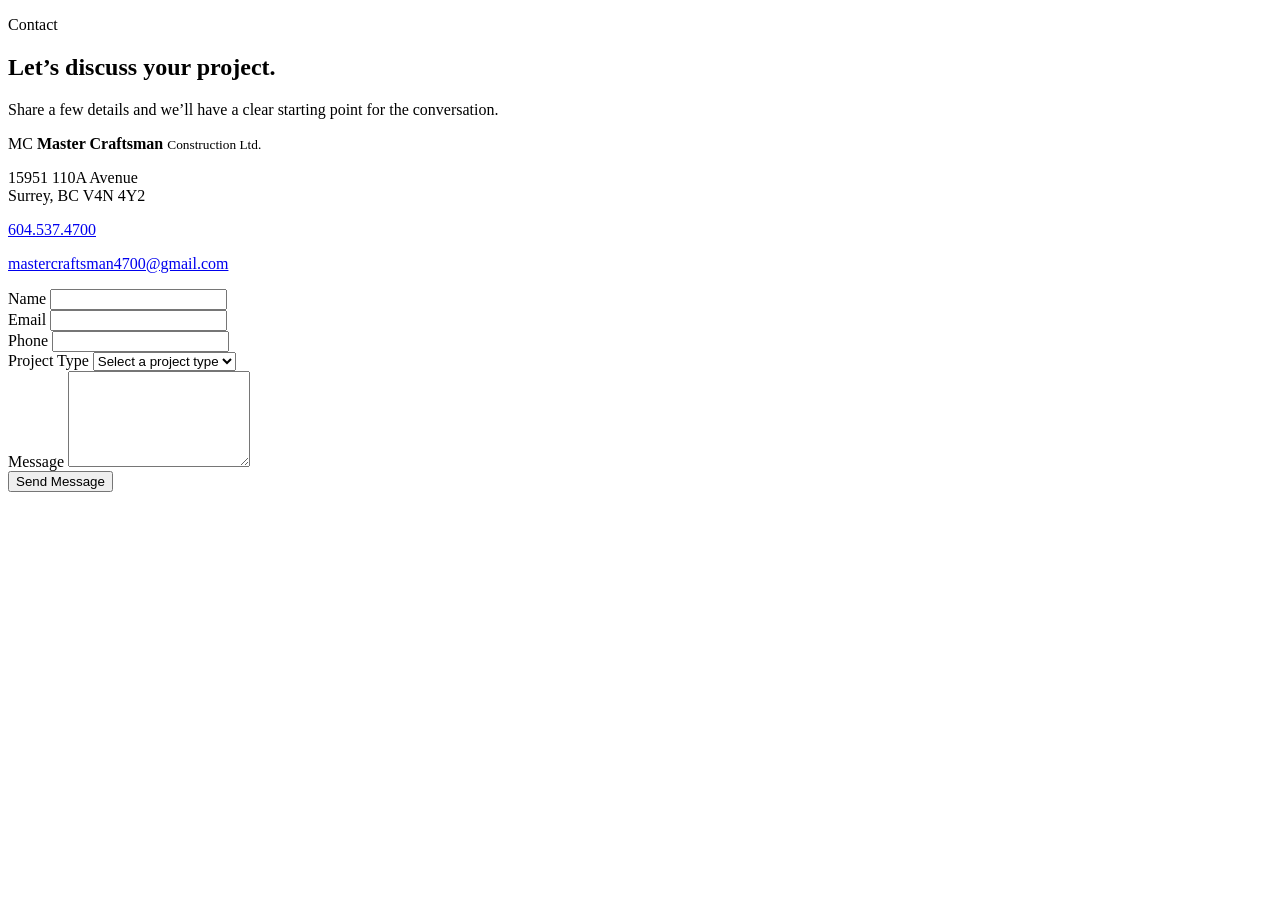
==== contact.html @ 4886b28a "Add files via upload" ====
<!DOCTYPE html>
<html lang="en">
<head>
  <meta charset="UTF-8" />
  <meta name="viewport" content="width=device-width, initial-scale=1.0" />
  <meta name="description" content="Contact Master Craftsman Construction Ltd. in Surrey, British Columbia." />
  <title>Contact | Master Craftsman Construction Ltd.</title>
  <link rel="preconnect" href="https://fonts.googleapis.com">
  <link rel="preconnect" href="https://fonts.gstatic.com" crossorigin>
  <link href="https://fonts.googleapis.com/css2?family=Inter:wght@400;500;600;700;800&display=swap" rel="stylesheet">
  <link rel="stylesheet" href="assets/css/styles.css" />
</head>
<body data-page="contact">
  <div id="site-header"></div>

  <main>
    <section class="page-hero page-hero--contact">
      <div class="container reveal">
        <p class="eyebrow eyebrow--light">Contact</p>
        <h1>Let’s discuss your project.</h1>
        <p>Share a few details and we’ll have a clear starting point for the conversation.</p>
      </div>
    </section>

    <section class="section">
      <div class="container contact-layout">
        <aside class="contact-card reveal">
          <div class="brand brand--stacked">
            <span class="brand__mark" aria-hidden="true">MC</span>
            <span class="brand__text">
              <strong>Master Craftsman</strong>
              <small>Construction Ltd.</small>
            </span>
          </div>

          <div class="contact-card__details">
            <p>15951 110A Avenue<br>Surrey, BC V4N 4Y2</p>
            <p><a href="tel:+16045374700">604.537.4700</a></p>
            <p><a href="mailto:mastercraftsman4700@gmail.com">mastercraftsman4700@gmail.com</a></p>
          </div>
        </aside>

        <div class="contact-form-wrap reveal">
          <form id="contact-form" class="contact-form" novalidate>
            <div class="form-grid">
              <div class="field">
                <label for="name">Name</label>
                <input id="name" name="name" type="text" autocomplete="name" required />
                <small class="error"></small>
              </div>

              <div class="field">
                <label for="email">Email</label>
                <input id="email" name="email" type="email" autocomplete="email" required />
                <small class="error"></small>
              </div>

              <div class="field">
                <label for="phone">Phone</label>
                <input id="phone" name="phone" type="tel" autocomplete="tel" />
                <small class="error"></small>
              </div>

              <div class="field">
                <label for="projectType">Project Type</label>
                <select id="projectType" name="projectType" required>
                  <option value="">Select a project type</option>
                  <option>Residential</option>
                  <option>Multifamily</option>
                  <option>Commercial</option>
                  <option>Other</option>
                </select>
                <small class="error"></small>
              </div>

              <div class="field field--full">
                <label for="message">Message</label>
                <textarea id="message" name="message" rows="6" required></textarea>
                <small class="error"></small>
              </div>
            </div>

            <button class="btn btn--primary" type="submit">Send Message</button>
            <p id="form-status" class="form-status" role="status" aria-live="polite"></p>
          </form>
        </div>
      </div>
    </section>
  </main>

  <div id="site-footer"></div>
  <script src="assets/js/main.js"></script>
</body>
</html>
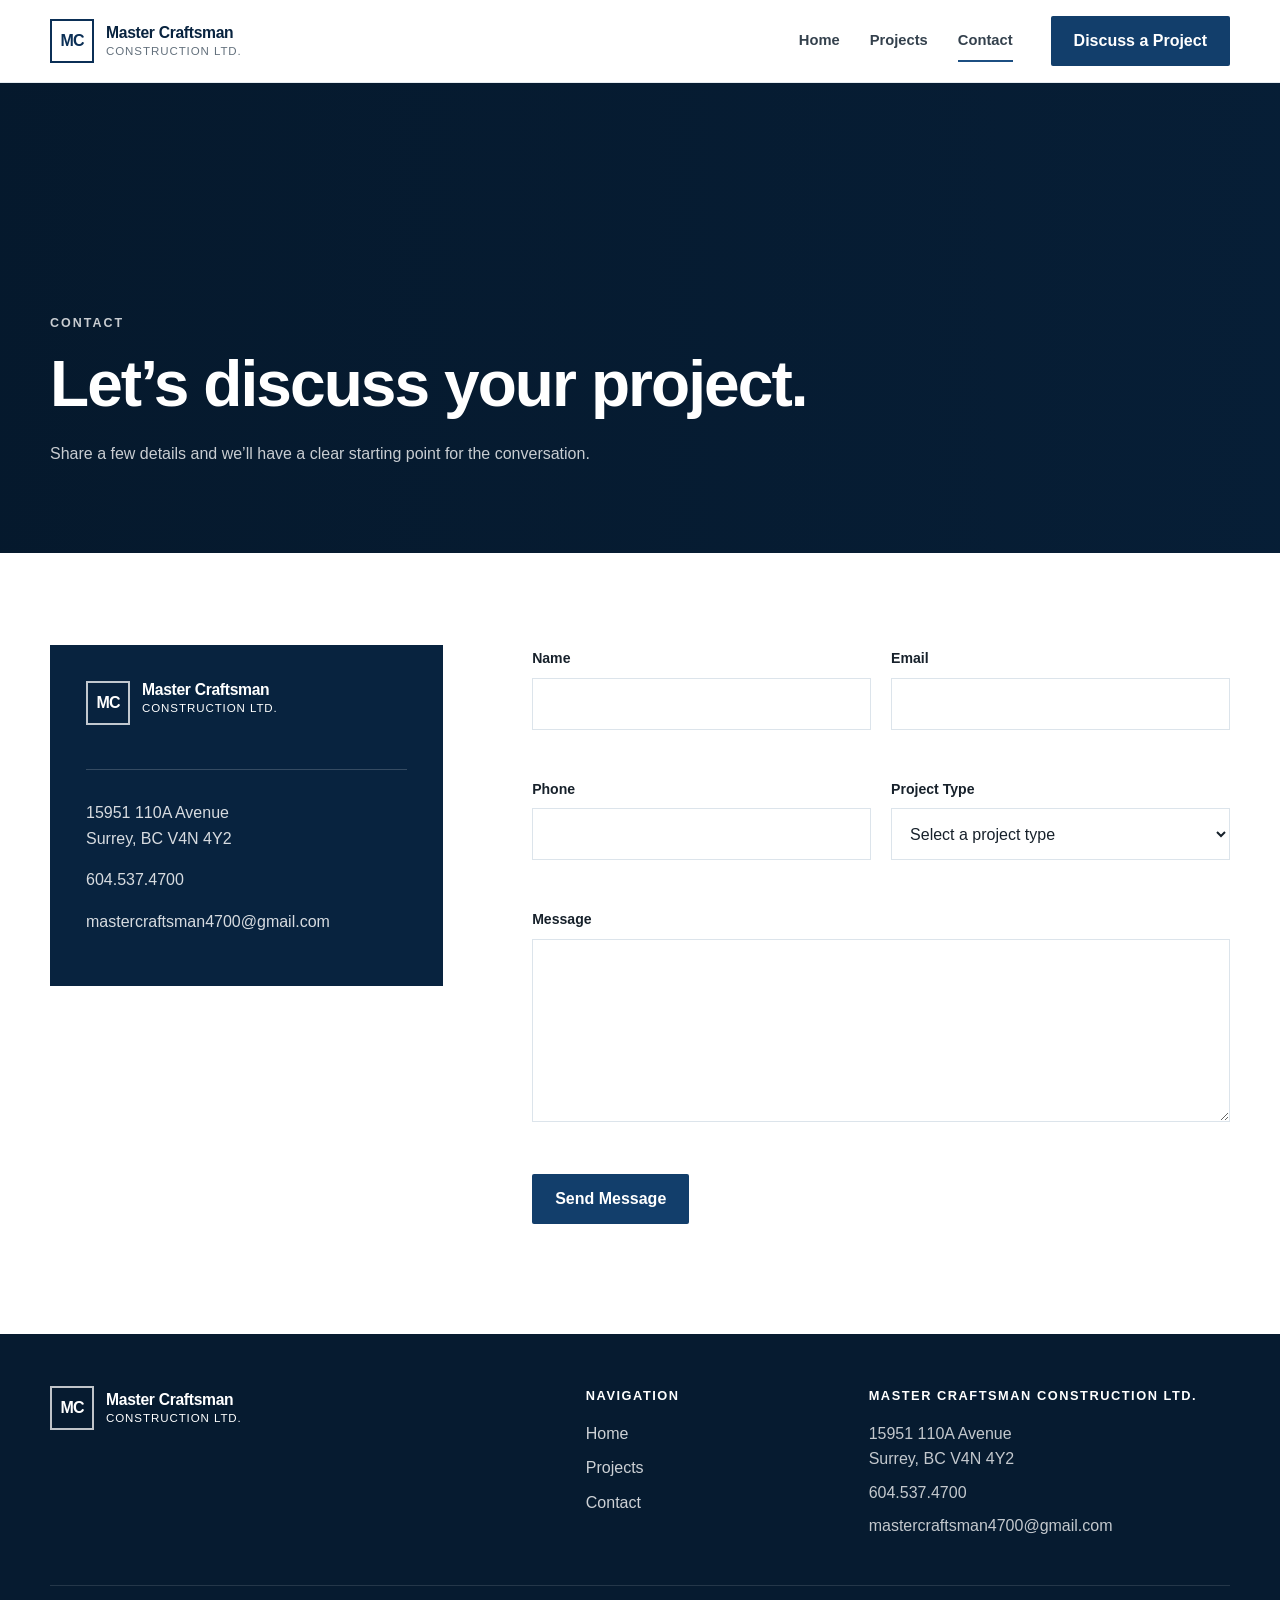
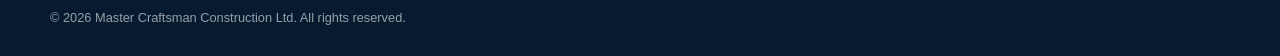
==== commit 0090bce6: "Update stylesheet and script paths in contact.html" ====
--- a/contact.html
+++ b/contact.html
@@ -8,7 +8,7 @@
   <link rel="preconnect" href="https://fonts.googleapis.com">
   <link rel="preconnect" href="https://fonts.gstatic.com" crossorigin>
   <link href="https://fonts.googleapis.com/css2?family=Inter:wght@400;500;600;700;800&display=swap" rel="stylesheet">
-  <link rel="stylesheet" href="assets/css/styles.css" />
+  <link rel="stylesheet" href="styles.css" />
 </head>
 <body data-page="contact">
   <div id="site-header"></div>
@@ -89,6 +89,6 @@
   </main>
 
   <div id="site-footer"></div>
-  <script src="assets/js/main.js"></script>
+  <script src="main.js"></script>
 </body>
 </html>
--- a/styles.css
+++ b/styles.css
@@ -0,0 +1,1001 @@
+:root {
+  --blue-950: #08233f;
+  --blue-900: #0b2f56;
+  --blue-800: #123e6b;
+  --blue-700: #1c4f82;
+  --blue-100: #eaf1f7;
+  --blue-050: #f5f8fb;
+  --white: #ffffff;
+  --ink: #17212b;
+  --muted: #63707c;
+  --line: #dce4eb;
+  --shadow: 0 18px 45px rgba(8, 35, 63, 0.12);
+  --container: 1180px;
+  --radius: 2px;
+}
+
+*,
+*::before,
+*::after { box-sizing: border-box; }
+
+html { scroll-behavior: smooth; }
+
+body {
+  margin: 0;
+  font-family: "Inter", Arial, sans-serif;
+  color: var(--ink);
+  background: var(--white);
+  line-height: 1.6;
+  -webkit-font-smoothing: antialiased;
+}
+
+body.modal-open { overflow: hidden; }
+
+img { display: block; max-width: 100%; }
+
+a { color: inherit; text-decoration: none; }
+
+button,
+input,
+select,
+textarea { font: inherit; }
+
+button { cursor: pointer; }
+
+.container {
+  width: min(calc(100% - 40px), var(--container));
+  margin-inline: auto;
+}
+
+.section { padding: 92px 0; }
+
+.section--light { background: var(--blue-050); }
+
+.section--blue {
+  color: var(--white);
+  background: var(--blue-950);
+}
+
+.eyebrow {
+  margin: 0 0 14px;
+  color: var(--blue-700);
+  font-size: 0.78rem;
+  font-weight: 800;
+  letter-spacing: 0.16em;
+  text-transform: uppercase;
+}
+
+.eyebrow--light { color: #b8d3ea; }
+
+h1, h2, h3, p { margin-top: 0; }
+
+h1, h2, h3 {
+  line-height: 1.14;
+  letter-spacing: -0.03em;
+}
+
+h1 { font-size: clamp(2.75rem, 6vw, 5.6rem); }
+
+h2 { font-size: clamp(2rem, 4vw, 3.5rem); margin-bottom: 22px; }
+
+h3 { font-size: 1.22rem; }
+
+p { color: var(--muted); }
+
+.section--blue p,
+.page-hero p,
+.cta-band p { color: rgba(255,255,255,.78); }
+
+.site-header {
+  position: sticky;
+  top: 0;
+  z-index: 1000;
+  background: rgba(255,255,255,.96);
+  border-bottom: 1px solid rgba(220,228,235,.75);
+  backdrop-filter: blur(14px);
+}
+
+.site-header__inner {
+  min-height: 82px;
+  display: flex;
+  align-items: center;
+  justify-content: space-between;
+  gap: 28px;
+}
+
+.brand {
+  display: inline-flex;
+  align-items: center;
+  gap: 12px;
+  min-width: 0;
+}
+
+.brand__mark {
+  width: 44px;
+  height: 44px;
+  display: grid;
+  place-items: center;
+  flex: 0 0 auto;
+  border: 2px solid var(--blue-900);
+  color: var(--blue-900);
+  font-weight: 800;
+  letter-spacing: -0.06em;
+}
+
+.brand__text {
+  display: flex;
+  flex-direction: column;
+  line-height: 1.1;
+}
+
+.brand__text strong {
+  color: var(--blue-950);
+  font-size: .98rem;
+  letter-spacing: -0.02em;
+}
+
+.brand__text small {
+  margin-top: 4px;
+  color: var(--muted);
+  font-size: .72rem;
+  letter-spacing: .08em;
+  text-transform: uppercase;
+}
+
+.nav {
+  display: flex;
+  align-items: center;
+  gap: 30px;
+}
+
+.nav__link {
+  position: relative;
+  color: #34414d;
+  font-size: .92rem;
+  font-weight: 600;
+}
+
+.nav__link::after {
+  content: "";
+  position: absolute;
+  left: 0;
+  bottom: -9px;
+  width: 100%;
+  height: 2px;
+  background: var(--blue-700);
+  transform: scaleX(0);
+  transform-origin: left;
+  transition: transform .2s ease;
+}
+
+.nav__link:hover::after,
+.nav__link.active::after { transform: scaleX(1); }
+
+.header-cta { margin-left: 8px; }
+
+.menu-toggle {
+  display: none;
+  width: 44px;
+  height: 44px;
+  border: 0;
+  background: transparent;
+  padding: 10px;
+}
+
+.menu-toggle span {
+  display: block;
+  width: 24px;
+  height: 2px;
+  margin: 5px auto;
+  background: var(--blue-950);
+  transition: .2s ease;
+}
+
+.btn {
+  display: inline-flex;
+  align-items: center;
+  justify-content: center;
+  min-height: 50px;
+  padding: 0 22px;
+  border: 1px solid transparent;
+  border-radius: var(--radius);
+  font-weight: 700;
+  transition: transform .2s ease, background .2s ease, color .2s ease, border-color .2s ease;
+}
+
+.btn:hover { transform: translateY(-2px); }
+
+.btn--primary {
+  color: var(--white);
+  background: var(--blue-800);
+}
+
+.btn--primary:hover { background: var(--blue-950); }
+
+.btn--ghost {
+  color: var(--white);
+  border-color: rgba(255,255,255,.55);
+  background: rgba(255,255,255,.05);
+}
+
+.btn--ghost:hover { background: rgba(255,255,255,.13); }
+
+.btn--white {
+  color: var(--blue-950);
+  background: var(--white);
+}
+
+.hero {
+  position: relative;
+  min-height: calc(100vh - 82px);
+  display: grid;
+  align-items: end;
+  overflow: hidden;
+  background: var(--blue-950);
+}
+
+.hero__media {
+  position: absolute;
+  inset: 0;
+  background:
+    url("https://images.unsplash.com/photo-1486406146926-c627a92ad1ab?auto=format&fit=crop&w=2200&q=88")
+    center 48% / cover no-repeat;
+  transform: scale(1.02);
+}
+
+.hero__overlay {
+  position: absolute;
+  inset: 0;
+  background:
+    linear-gradient(90deg, rgba(5,24,43,.88) 0%, rgba(5,24,43,.66) 46%, rgba(5,24,43,.2) 100%),
+    linear-gradient(0deg, rgba(5,24,43,.45), transparent 45%);
+}
+
+.hero__content {
+  position: relative;
+  z-index: 2;
+  padding: 110px 0 95px;
+  color: var(--white);
+}
+
+.hero h1 {
+  max-width: 950px;
+  margin-bottom: 24px;
+}
+
+.hero__text {
+  max-width: 700px;
+  margin-bottom: 32px;
+  color: rgba(255,255,255,.82);
+  font-size: 1.08rem;
+}
+
+.hero__actions {
+  display: flex;
+  flex-wrap: wrap;
+  gap: 12px;
+}
+
+.split {
+  display: grid;
+  grid-template-columns: .9fr 1.1fr;
+  gap: clamp(40px, 7vw, 100px);
+  align-items: start;
+}
+
+.split--about p { font-size: 1.02rem; }
+
+.section-heading {
+  max-width: 720px;
+  margin-bottom: 42px;
+}
+
+.section-heading--light { color: var(--white); }
+
+.section-heading--row {
+  max-width: none;
+  display: flex;
+  align-items: end;
+  justify-content: space-between;
+  gap: 24px;
+}
+
+.text-link {
+  color: var(--blue-800);
+  font-weight: 700;
+  white-space: nowrap;
+}
+
+.text-link span {
+  display: inline-block;
+  transition: transform .2s ease;
+}
+
+.text-link:hover span { transform: translateX(4px); }
+
+.feature-grid {
+  display: grid;
+  grid-template-columns: repeat(4, 1fr);
+  border-top: 1px solid var(--line);
+  border-left: 1px solid var(--line);
+}
+
+.feature-item {
+  min-height: 230px;
+  padding: 30px 28px;
+  border-right: 1px solid var(--line);
+  border-bottom: 1px solid var(--line);
+}
+
+.feature-number {
+  display: inline-block;
+  margin-bottom: 42px;
+  color: var(--blue-700);
+  font-size: .78rem;
+  font-weight: 800;
+  letter-spacing: .12em;
+}
+
+.feature-item p { margin-bottom: 0; font-size: .92rem; }
+
+.service-grid {
+  display: grid;
+  grid-template-columns: repeat(4, 1fr);
+  border-top: 1px solid rgba(255,255,255,.14);
+  border-left: 1px solid rgba(255,255,255,.14);
+}
+
+.service-item {
+  min-height: 175px;
+  padding: 26px;
+  border-right: 1px solid rgba(255,255,255,.14);
+  border-bottom: 1px solid rgba(255,255,255,.14);
+}
+
+.service-item h3 {
+  margin: 0;
+  color: var(--white);
+  font-size: 1.04rem;
+}
+
+.service-item span {
+  display: block;
+  margin-bottom: 34px;
+  color: #93bde0;
+  font-size: .74rem;
+  font-weight: 800;
+  letter-spacing: .12em;
+}
+
+.category-grid {
+  display: grid;
+  grid-template-columns: repeat(3, 1fr);
+  gap: 20px;
+}
+
+.category-card {
+  position: relative;
+  min-height: 470px;
+  overflow: hidden;
+  background: var(--blue-950);
+  color: var(--white);
+}
+
+.category-card__image {
+  position: absolute;
+  inset: 0;
+  background-position: center;
+  background-size: cover;
+  transition: transform .5s ease;
+}
+
+.category-card::after {
+  content: "";
+  position: absolute;
+  inset: 0;
+  background: linear-gradient(0deg, rgba(5,24,43,.84) 0%, rgba(5,24,43,.12) 62%);
+  transition: background .3s ease;
+}
+
+.category-card__content {
+  position: absolute;
+  inset: auto 0 0;
+  z-index: 2;
+  padding: 30px;
+}
+
+.category-card h3 {
+  margin-bottom: 8px;
+  font-size: 1.75rem;
+}
+
+.category-card p { margin-bottom: 14px; color: rgba(255,255,255,.78); }
+
+.category-card__link {
+  display: inline-flex;
+  gap: 10px;
+  align-items: center;
+  font-size: .9rem;
+  font-weight: 700;
+}
+
+.category-card:hover .category-card__image { transform: scale(1.055); }
+.category-card:hover::after { background: linear-gradient(0deg, rgba(5,24,43,.9) 0%, rgba(5,24,43,.2) 70%); }
+.category-card:hover .category-card__link span { transform: translateX(4px); }
+
+.project-grid {
+  display: grid;
+  grid-template-columns: repeat(3, 1fr);
+  gap: 28px 20px;
+}
+
+.project-grid--home { grid-template-columns: repeat(3, 1fr); }
+
+.project-card {
+  overflow: hidden;
+  background: var(--white);
+  border-bottom: 1px solid var(--line);
+}
+
+.project-card__image-wrap {
+  position: relative;
+  aspect-ratio: 4 / 3;
+  overflow: hidden;
+  background: #dfe7ee;
+}
+
+.project-card__image {
+  width: 100%;
+  height: 100%;
+  object-fit: cover;
+  transition: transform .45s ease;
+}
+
+.project-card__overlay {
+  position: absolute;
+  inset: 0;
+  display: grid;
+  place-items: center;
+  color: var(--white);
+  font-weight: 700;
+  background: rgba(6,31,54,.58);
+  opacity: 0;
+  transition: opacity .25s ease;
+}
+
+.project-card__body { padding: 18px 0 22px; }
+
+.project-card__category {
+  margin-bottom: 7px;
+  color: var(--blue-700);
+  font-size: .73rem;
+  font-weight: 800;
+  letter-spacing: .12em;
+  text-transform: uppercase;
+}
+
+.project-card h3 { margin-bottom: 7px; }
+.project-card p { margin-bottom: 0; font-size: .9rem; }
+
+.project-card[data-clickable="true"] { cursor: pointer; }
+
+.project-card:hover .project-card__image { transform: scale(1.05); }
+.project-card:hover .project-card__overlay { opacity: 1; }
+
+.qualification-wrap {
+  display: grid;
+  grid-template-columns: 1fr 1.1fr;
+  gap: clamp(45px, 8vw, 110px);
+}
+
+.qualification-list {
+  border-top: 1px solid var(--line);
+}
+
+.qualification-item {
+  display: grid;
+  grid-template-columns: 40px 1fr;
+  gap: 12px;
+  padding: 18px 0;
+  border-bottom: 1px solid var(--line);
+}
+
+.qualification-item span {
+  color: var(--blue-700);
+  font-weight: 800;
+}
+
+.qualification-item p {
+  margin: 0;
+  color: var(--ink);
+  font-weight: 600;
+}
+
+.cta-band {
+  padding: 72px 0;
+  color: var(--white);
+  background: var(--blue-800);
+}
+
+.cta-band__inner {
+  display: flex;
+  align-items: center;
+  justify-content: space-between;
+  gap: 36px;
+}
+
+.cta-band h2 { margin-bottom: 10px; }
+
+.page-hero {
+  min-height: 470px;
+  display: flex;
+  align-items: end;
+  padding: 90px 0 70px;
+  color: var(--white);
+  background-color: var(--blue-950);
+  background-position: center;
+  background-size: cover;
+  position: relative;
+}
+
+.page-hero::before {
+  content: "";
+  position: absolute;
+  inset: 0;
+  background: linear-gradient(90deg, rgba(5,24,43,.9), rgba(5,24,43,.45));
+}
+
+.page-hero > .container { position: relative; z-index: 1; }
+
+.page-hero h1 {
+  max-width: 880px;
+  margin-bottom: 20px;
+  font-size: clamp(2.6rem, 5vw, 4.8rem);
+}
+
+.page-hero p { max-width: 700px; }
+
+.page-hero--projects {
+  background-image: url("https://images.unsplash.com/photo-1541976590-713941681591?auto=format&fit=crop&w=2200&q=88");
+}
+
+.page-hero--contact {
+  background-image: url("https://images.unsplash.com/photo-1503387762-592deb58ef4e?auto=format&fit=crop&w=2200&q=88");
+}
+
+.filters {
+  display: flex;
+  flex-wrap: wrap;
+  gap: 10px;
+  margin-bottom: 40px;
+}
+
+.filter-btn {
+  min-height: 42px;
+  padding: 0 18px;
+  color: var(--blue-900);
+  background: var(--white);
+  border: 1px solid var(--line);
+  font-weight: 700;
+}
+
+.filter-btn:hover,
+.filter-btn.active {
+  color: var(--white);
+  background: var(--blue-800);
+  border-color: var(--blue-800);
+}
+
+.contact-layout {
+  display: grid;
+  grid-template-columns: .72fr 1.28fr;
+  gap: clamp(36px, 7vw, 90px);
+  align-items: start;
+}
+
+.contact-card {
+  padding: 36px;
+  color: var(--white);
+  background: var(--blue-950);
+  position: sticky;
+  top: 112px;
+}
+
+.brand--stacked {
+  align-items: flex-start;
+}
+
+.contact-card .brand__mark {
+  color: var(--white);
+  border-color: rgba(255,255,255,.75);
+}
+
+.contact-card .brand__text strong,
+.contact-card .brand__text small { color: var(--white); }
+
+.contact-card__details {
+  margin-top: 44px;
+  padding-top: 30px;
+  border-top: 1px solid rgba(255,255,255,.18);
+}
+
+.contact-card__details p,
+.contact-card__details a { color: rgba(255,255,255,.84); }
+
+.contact-form {
+  padding-top: 2px;
+}
+
+.form-grid {
+  display: grid;
+  grid-template-columns: 1fr 1fr;
+  gap: 24px 20px;
+  margin-bottom: 28px;
+}
+
+.field {
+  display: flex;
+  flex-direction: column;
+  gap: 8px;
+}
+
+.field--full { grid-column: 1 / -1; }
+
+.field label {
+  color: var(--ink);
+  font-size: .88rem;
+  font-weight: 700;
+}
+
+.field input,
+.field select,
+.field textarea {
+  width: 100%;
+  border: 1px solid var(--line);
+  border-radius: 0;
+  background: var(--white);
+  color: var(--ink);
+  outline: none;
+  transition: border-color .2s ease, box-shadow .2s ease;
+}
+
+.field input,
+.field select { height: 52px; padding: 0 14px; }
+
+.field textarea { padding: 14px; resize: vertical; }
+
+.field input:focus,
+.field select:focus,
+.field textarea:focus {
+  border-color: var(--blue-700);
+  box-shadow: 0 0 0 3px rgba(28,79,130,.09);
+}
+
+.field.invalid input,
+.field.invalid select,
+.field.invalid textarea { border-color: #a83232; }
+
+.error {
+  min-height: 16px;
+  color: #a83232;
+  font-size: .78rem;
+}
+
+.form-status {
+  margin: 18px 0 0;
+  font-weight: 600;
+}
+
+.form-status.success { color: #1f6b44; }
+.form-status.failure { color: #a83232; }
+
+.modal {
+  position: fixed;
+  inset: 0;
+  z-index: 2000;
+  display: none;
+}
+
+.modal.active { display: block; }
+
+.modal__backdrop {
+  position: absolute;
+  inset: 0;
+  background: rgba(3,16,29,.78);
+}
+
+.modal__dialog {
+  position: relative;
+  z-index: 1;
+  width: min(calc(100% - 36px), 980px);
+  max-height: calc(100vh - 48px);
+  margin: 24px auto;
+  overflow: auto;
+  background: var(--white);
+  box-shadow: var(--shadow);
+}
+
+.modal__close {
+  position: absolute;
+  top: 14px;
+  right: 14px;
+  z-index: 3;
+  width: 42px;
+  height: 42px;
+  border: 0;
+  color: var(--white);
+  background: rgba(5,24,43,.82);
+  font-size: 1.8rem;
+  line-height: 1;
+}
+
+.modal__image-wrap {
+  position: relative;
+  aspect-ratio: 16 / 9;
+  background: #d8e0e7;
+}
+
+.modal__image {
+  width: 100%;
+  height: 100%;
+  object-fit: cover;
+}
+
+.gallery-btn {
+  position: absolute;
+  top: 50%;
+  width: 44px;
+  height: 54px;
+  transform: translateY(-50%);
+  border: 0;
+  color: var(--white);
+  background: rgba(5,24,43,.72);
+  font-size: 2rem;
+}
+
+.gallery-btn--prev { left: 14px; }
+.gallery-btn--next { right: 14px; }
+
+.modal__content { padding: 34px; }
+
+.modal__location {
+  margin-bottom: 20px;
+  color: var(--muted);
+  font-weight: 600;
+}
+
+.modal__meta {
+  display: grid;
+  grid-template-columns: repeat(3, 1fr);
+  gap: 1px;
+  margin: 0 0 26px;
+  background: var(--line);
+  border: 1px solid var(--line);
+}
+
+.meta-item {
+  padding: 16px;
+  background: var(--white);
+}
+
+.meta-item span {
+  display: block;
+  margin-bottom: 4px;
+  color: var(--muted);
+  font-size: .72rem;
+  font-weight: 700;
+  text-transform: uppercase;
+  letter-spacing: .08em;
+}
+
+.meta-item strong { font-size: .9rem; }
+
+.site-footer {
+  padding: 52px 0 28px;
+  color: rgba(255,255,255,.8);
+  background: #061b30;
+}
+
+.footer-grid {
+  display: grid;
+  grid-template-columns: 1.35fr .65fr 1fr;
+  gap: 48px;
+  align-items: start;
+}
+
+.site-footer .brand__mark {
+  color: var(--white);
+  border-color: rgba(255,255,255,.74);
+}
+
+.site-footer .brand__text strong,
+.site-footer .brand__text small { color: var(--white); }
+
+.footer-title {
+  margin-bottom: 14px;
+  color: var(--white);
+  font-size: .8rem;
+  font-weight: 800;
+  letter-spacing: .12em;
+  text-transform: uppercase;
+}
+
+.footer-links {
+  display: grid;
+  gap: 9px;
+}
+
+.footer-links a:hover { color: var(--white); }
+
+.footer-contact p,
+.footer-contact a {
+  margin-bottom: 8px;
+  color: rgba(255,255,255,.76);
+}
+
+.footer-bottom {
+  margin-top: 38px;
+  padding-top: 22px;
+  border-top: 1px solid rgba(255,255,255,.12);
+  color: rgba(255,255,255,.58);
+  font-size: .8rem;
+}
+
+.reveal {
+  opacity: 0;
+  transform: translateY(18px);
+  transition: opacity .55s ease, transform .55s ease;
+}
+
+.reveal.is-visible {
+  opacity: 1;
+  transform: none;
+}
+
+@media (prefers-reduced-motion: reduce) {
+  html { scroll-behavior: auto; }
+  *, *::before, *::after {
+    animation-duration: .01ms !important;
+    animation-iteration-count: 1 !important;
+    transition-duration: .01ms !important;
+  }
+  .reveal { opacity: 1; transform: none; }
+}
+
+@media (max-width: 1050px) {
+  .feature-grid,
+  .service-grid { grid-template-columns: repeat(2, 1fr); }
+
+  .project-grid { grid-template-columns: repeat(2, 1fr); }
+
+  .project-grid--home { grid-template-columns: repeat(2, 1fr); }
+
+  .category-card { min-height: 410px; }
+
+  .header-cta { display: none; }
+}
+
+@media (max-width: 820px) {
+  .section { padding: 72px 0; }
+
+  .site-header__inner { min-height: 72px; }
+
+  .menu-toggle { display: block; }
+
+  .nav {
+    position: absolute;
+    top: 72px;
+    left: 0;
+    right: 0;
+    display: none;
+    flex-direction: column;
+    align-items: stretch;
+    gap: 0;
+    padding: 14px 20px 24px;
+    background: var(--white);
+    border-bottom: 1px solid var(--line);
+    box-shadow: 0 14px 28px rgba(8,35,63,.08);
+  }
+
+  .nav.open { display: flex; }
+
+  .nav__link {
+    padding: 14px 4px;
+    border-bottom: 1px solid var(--line);
+  }
+
+  .nav__link::after { display: none; }
+
+  .hero { min-height: 760px; }
+
+  .hero__content { padding: 110px 0 70px; }
+
+  .split,
+  .qualification-wrap,
+  .contact-layout { grid-template-columns: 1fr; }
+
+  .category-grid { grid-template-columns: 1fr; }
+
+  .category-card { min-height: 390px; }
+
+  .contact-card { position: static; }
+
+  .footer-grid { grid-template-columns: 1fr 1fr; }
+
+  .footer-grid > :first-child { grid-column: 1 / -1; }
+
+  .cta-band__inner {
+    align-items: flex-start;
+    flex-direction: column;
+  }
+
+  .modal__meta { grid-template-columns: 1fr 1fr; }
+}
+
+@media (max-width: 600px) {
+  .container { width: min(calc(100% - 28px), var(--container)); }
+
+  .section { padding: 58px 0; }
+
+  .brand__text strong { font-size: .86rem; }
+  .brand__text small { font-size: .65rem; }
+  .brand__mark { width: 40px; height: 40px; }
+
+  h1 { font-size: clamp(2.45rem, 12vw, 4rem); }
+  h2 { font-size: clamp(1.9rem, 8vw, 2.7rem); }
+
+  .hero {
+    min-height: 700px;
+    align-items: end;
+  }
+
+  .hero__overlay {
+    background:
+      linear-gradient(0deg, rgba(5,24,43,.92) 0%, rgba(5,24,43,.55) 68%, rgba(5,24,43,.35) 100%);
+  }
+
+  .hero__content { padding: 100px 0 58px; }
+
+  .hero__actions { flex-direction: column; align-items: stretch; }
+
+  .feature-grid,
+  .service-grid,
+  .project-grid,
+  .project-grid--home,
+  .form-grid,
+  .footer-grid { grid-template-columns: 1fr; }
+
+  .footer-grid > :first-child { grid-column: auto; }
+
+  .feature-item { min-height: auto; }
+  .feature-number { margin-bottom: 24px; }
+
+  .section-heading--row {
+    align-items: flex-start;
+    flex-direction: column;
+  }
+
+  .category-card { min-height: 360px; }
+
+  .filters {
+    display: grid;
+    grid-template-columns: 1fr 1fr;
+  }
+
+  .filter-btn { width: 100%; }
+
+  .page-hero { min-height: 430px; padding-bottom: 54px; }
+
+  .modal__dialog {
+    width: 100%;
+    max-height: 100vh;
+    min-height: 100vh;
+    margin: 0;
+  }
+
+  .modal__image-wrap { aspect-ratio: 4 / 3; }
+  .modal__content { padding: 26px 18px; }
+  .modal__meta { grid-template-columns: 1fr; }
+
+  .contact-card { padding: 28px 22px; }
+}
